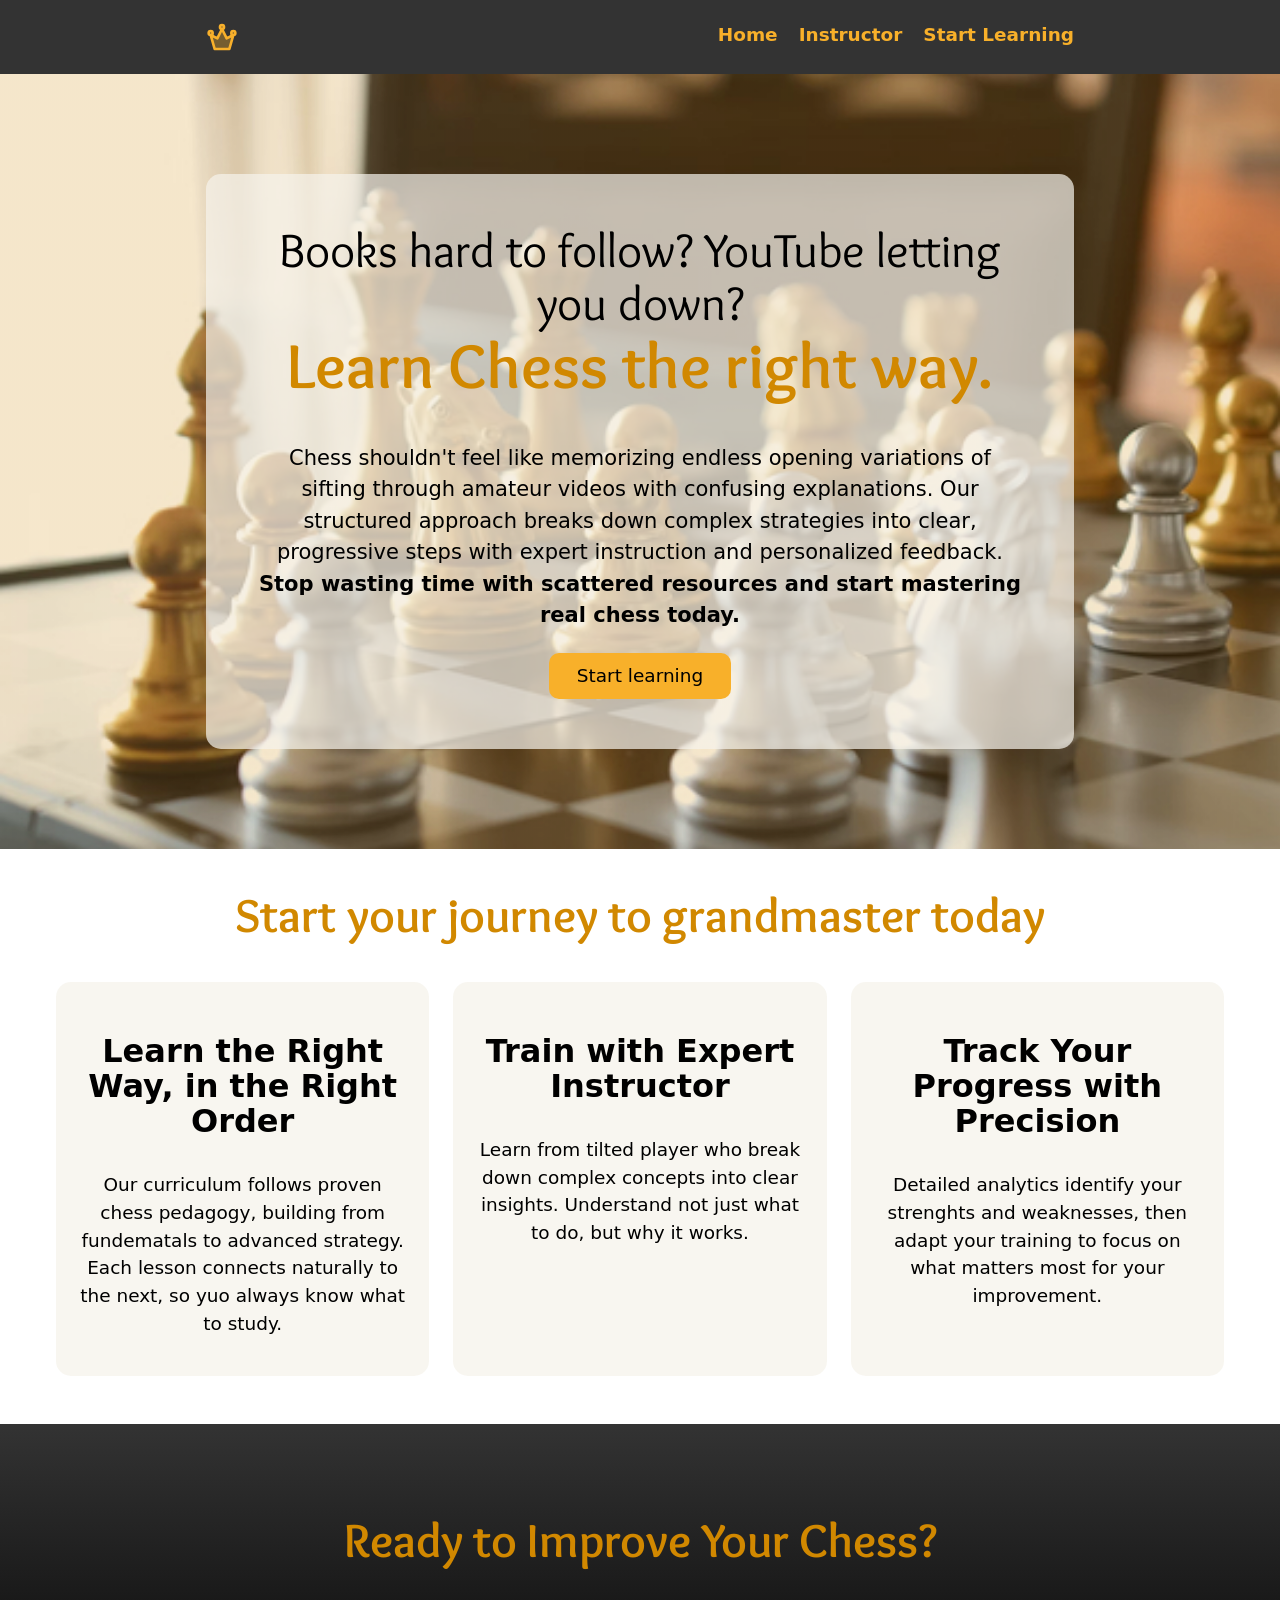
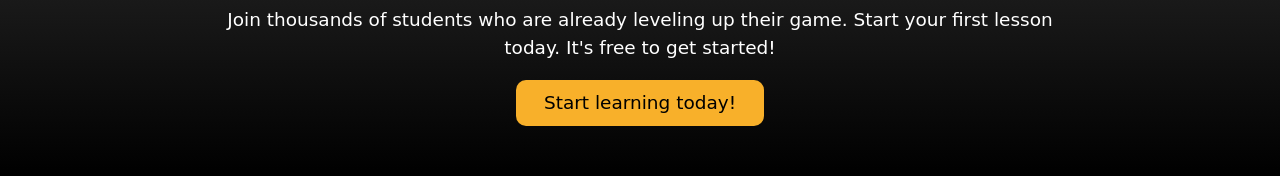
==== index.html @ 9773743a "initialisation of the whole website so far" ====
<!DOCTYPE html>
<html lang="en">
<head>
    <meta charset="UTF-8">
    <meta name="viewport" content="width=device-width, initial-scale=1.0">
    <link href="/style.css" rel="stylesheet">

    <title>Elena Grant Master</title>
</head>  
<body>
    <header class="page-header">
        <div class="wrapper">
            <div class="header-content">
            <img src="/images/crown.svg" alt="">
            <nav class="primary-nav">
                <ul>
                    <li><a href="index.html">Home</a></li>
                    <li><a href="instructor.html" target="_blank">Instructor</a></li>
                    <li><a href="form.html" target="_blank">Start Learning</a></li>
                </ul>
            </nav>
        </div>
        </div>
    </header>
    <main>
    <div class="hero">
        <div class="wrapper">
        <div class="hero-content">
            <h1><span>Books hard to follow? YouTube letting you down?</span> Learn Chess the right way.</h1>
            <p class="large-text">Chess shouldn't feel like memorizing endless opening variations of sifting through
                amateur videos with confusing explanations. Our structured approach breaks down complex
                strategies into clear, progressive steps with expert instruction and personalized feedback.
                <br>
                <strong>Stop wasting time with scattered resources and start mastering real chess today.</strong>
            </p>
            <a href="/instructor.html" target="_blank" rel="noopener noreferrer" class="button">Start learning</a>
        </div>
        </div>
    </div>

    <section class="grid-wrapper">
        <h2>Start your journey to grandmaster today</h2>
        <div class="grid">
            <div class="grid-item">
                <h3>Learn the Right Way, in the Right Order</h3>
                <p>Our curriculum follows proven chess pedagogy, building from fundematals to advanced strategy.
                Each lesson connects naturally to the next, so yuo always know what to study. 
                </p>
            </div>
            <div class="grid-item">
                <h3>Train with Expert Instructor</h3>
                <p>Learn from tilted player who break down complex concepts into clear insights. Understand
                not just what to do, but why it works. 
                </p>
            </div>
                <div class="grid-item">
                <h3>Track Your Progress with Precision</h3>
                <p>Detailed analytics identify your strenghts and weaknesses, then adapt your training to
                focus on what matters most for your improvement. 
                </p>
            </div>
        </div>
    </section>
    </main>
    
    <footer>
        <div class="wrapper">
            <h2>Ready to Improve Your Chess?</h2>
            <p>Join thousands of students who are already leveling up their game. Start your first
            lesson today. It's free to get started!
            </p>
            <a href="/instructor.html" target="_blank"rel="noopener noreferrer" class="button">Start learning today!</a>
        </div>
    </footer>
</body>
</html>
---- style.css ----
@font-face
{
    font-family: Overlock;
    src: url(/fonts/Overlock-Regular.ttf);
    font-weight: 400;
}
@font-face
{
    font-family: Overlock;
    src: url(/fonts/Overlock-Bold.ttf);
    font-weight: 700;
}

/* >>>>>>>>>>>>>>>>>>>>>>>>>>>>>     CUSTOM PROPERTIES      >>>>>>>>>>>>>>>>>>>>>>>>>>>>*/

:root
{
    /* >>>>>>> colors <<<<<<<<*/
    --clr-heading-400: hsl(39 100% 41%);
    --clr-heading-300: hsl(39 94% 57%);
    --clr-neutral-100: hsl(0 0% 100%);
    --clr-neutral-200: hsl(200 70% 90%);
    --clr-neutral-800: hsl(0 0% 20%);
    --clr-neutral-900: hsl(0 0% 0%);

    /* >>>>>>> font-sizes <<<<<<<<*/
    --fs-400: 1.155rem;
    --fs-500: 1.3125rem;
    --fs-600: 1.5rem;
    --fs-700: 2.25rem;
    --fs-800: 3rem;

    @media (width > 960px)
    {
        --fs-600: 2rem;
        --fs-700: 3rem;
        --fs-800: 4rem;
    }
    
    /* >>>>>>> font-family <<<<<<<<*/
    --ff-base: system-ui, -apple-system, BlinkMacSystemFont, 'Segoe UI', Roboto, Oxygen, Ubuntu, Cantarell, 'Open Sans', 'Helvetica Neue', sans-serif;
    --ff-display: Overlock, sans-serif;
}

/* >>>>>>>>>>>>>>>>>>>>>>>>>>>>>     BODY STYLES      >>>>>>>>>>>>>>>>>>>>>>>>>>>>*/
*
{
    box-sizing: border-box;
}
body
{
    color: var(--clr-neutral-900);
    font-size: var(--fs-400);
    line-height: 1.5;
    font-family: var(--ff-base);
    margin: 0;
}

/* >>>>>>>>>>>>>>>>>>>>>>>>>>>>>     FONTS     <<<<<<<<<<<<<<<<<<<<<<<<<<<<<<<<<<<<<*/

h1,
h2
{
    color: var(--clr-heading-400);
    line-height: 1.1;
    font-family: var(--ff-display);
    font-weight: 700;
}
h1
{
    span
        {
            color: var(--clr-neutral-900);
            font-size: 0.75em;
            font-weight: 400;
            display: block;
        }
}
a
{
    color: var(--clr-neutral-900);
}

h1
{
    font-size: var(--fs-800);
}
h2
{
    font-size: var(--fs-700);
}
h3
{
    font-size: var(--fs-600);
    line-height: 1.1;
}
.large-text
{
    font-size: var(--fs-500);
}

/* >>>>>>>>>>>>>>>>>>>>>>>>>>>>>>>>>>> main header <<<<<<<<<<<<<<<<<<<<<<<<<<< */

.page-header
{
    background-color: var(--clr-neutral-800);
    padding-block: 21px;
}
.header-content
{
    display: flex;
    justify-content: space-between;
    gap: 21px;
    flex-wrap: wrap;
}
.primary-nav ul
{
    display: flex;
    margin: 0;
    padding: 0;
    gap: 21px;
    list-style: none;
    flex-wrap: wrap;
}
.primary-nav  a
{
    color: var(--clr-heading-300);
    font-weight: 700;
    text-decoration: none;
}
.primary-nav a:hover,
.primary-nav a:focus-visible
{
    color: var(--clr-neutral-200);
    text-decoration: underline;
}
 
/* >>>>>>>>>>>>>>>>>>>>>>>>>>>>>>>>>>> hero section <<<<<<<<<<<<<<<<<<<<<<<<<<< */

.hero
{
    /* background-color: var(--clr-heading-400);  */
    background-image: linear-gradient(hsl(39 100% 41% / .2),hsl(39 100% 41% / .2)),
    url(/images/chess-board.jpg);
    background-size: cover;
    padding-block: 100px;
    padding-inline: 1rem;
    text-align: center;
}
.hero-content
{
    background-color: hsl(39 41% 95% / .7); 
    border-radius: 15px;
    padding: 50px;
}
.hero-content > :first-child
{
    margin-block-start: 0;
}
.button
{
    text-decoration: none;
    background-color: var(--clr-heading-300);
    border-radius: 10px;
    padding: .5em 1.5em;
    display: block;
    width: fit-content;
    margin-inline: auto;
}
.button:hover,
.button:focus-visible
{
    background-color: var(--clr-neutral-800);
    border: 2px solid var(--clr-heading-300);
    color: var(--clr-heading-300);
}


.wrapper
{
    max-inline-size: 900px;
    margin-inline: auto;
    padding-inline: 1rem;
}

/* >>>>>>>>>>>>>>>>>>>>>>>>>>>>>>>>>>> grid section <<<<<<<<<<<<<<<<<<<<<<<<<<< */
.grid-wrapper
{
    max-inline-size: 1200px;
    margin-inline: auto;
    padding-inline: 1rem;
    margin-bottom: 3rem;
    text-align: center;
}
.grid
{
    display: grid;
    gap: 1.5rem;

    @media (width > 800px)
    {
        grid-template-columns: 1fr 1fr 1fr;
    }
}
.grid-item
{
    background-color: hsl(39 41% 95% / .8);
    padding: 20px;
    border-radius: 15px;
}









/* >>>>>>>>>>>>>>>>>>>>>>>>>>>>>>>>>>> footer section <<<<<<<<<<<<<<<<<<<<<<<<<<< */

footer
{
    background-color: var(--clr-neutral-800);
    background-image: linear-gradient(var(--clr-neutral-800), var(--clr-neutral-900));
    text-align: center;
    padding: 50px;
    p{
        color: var(--clr-neutral-100);
    }
}
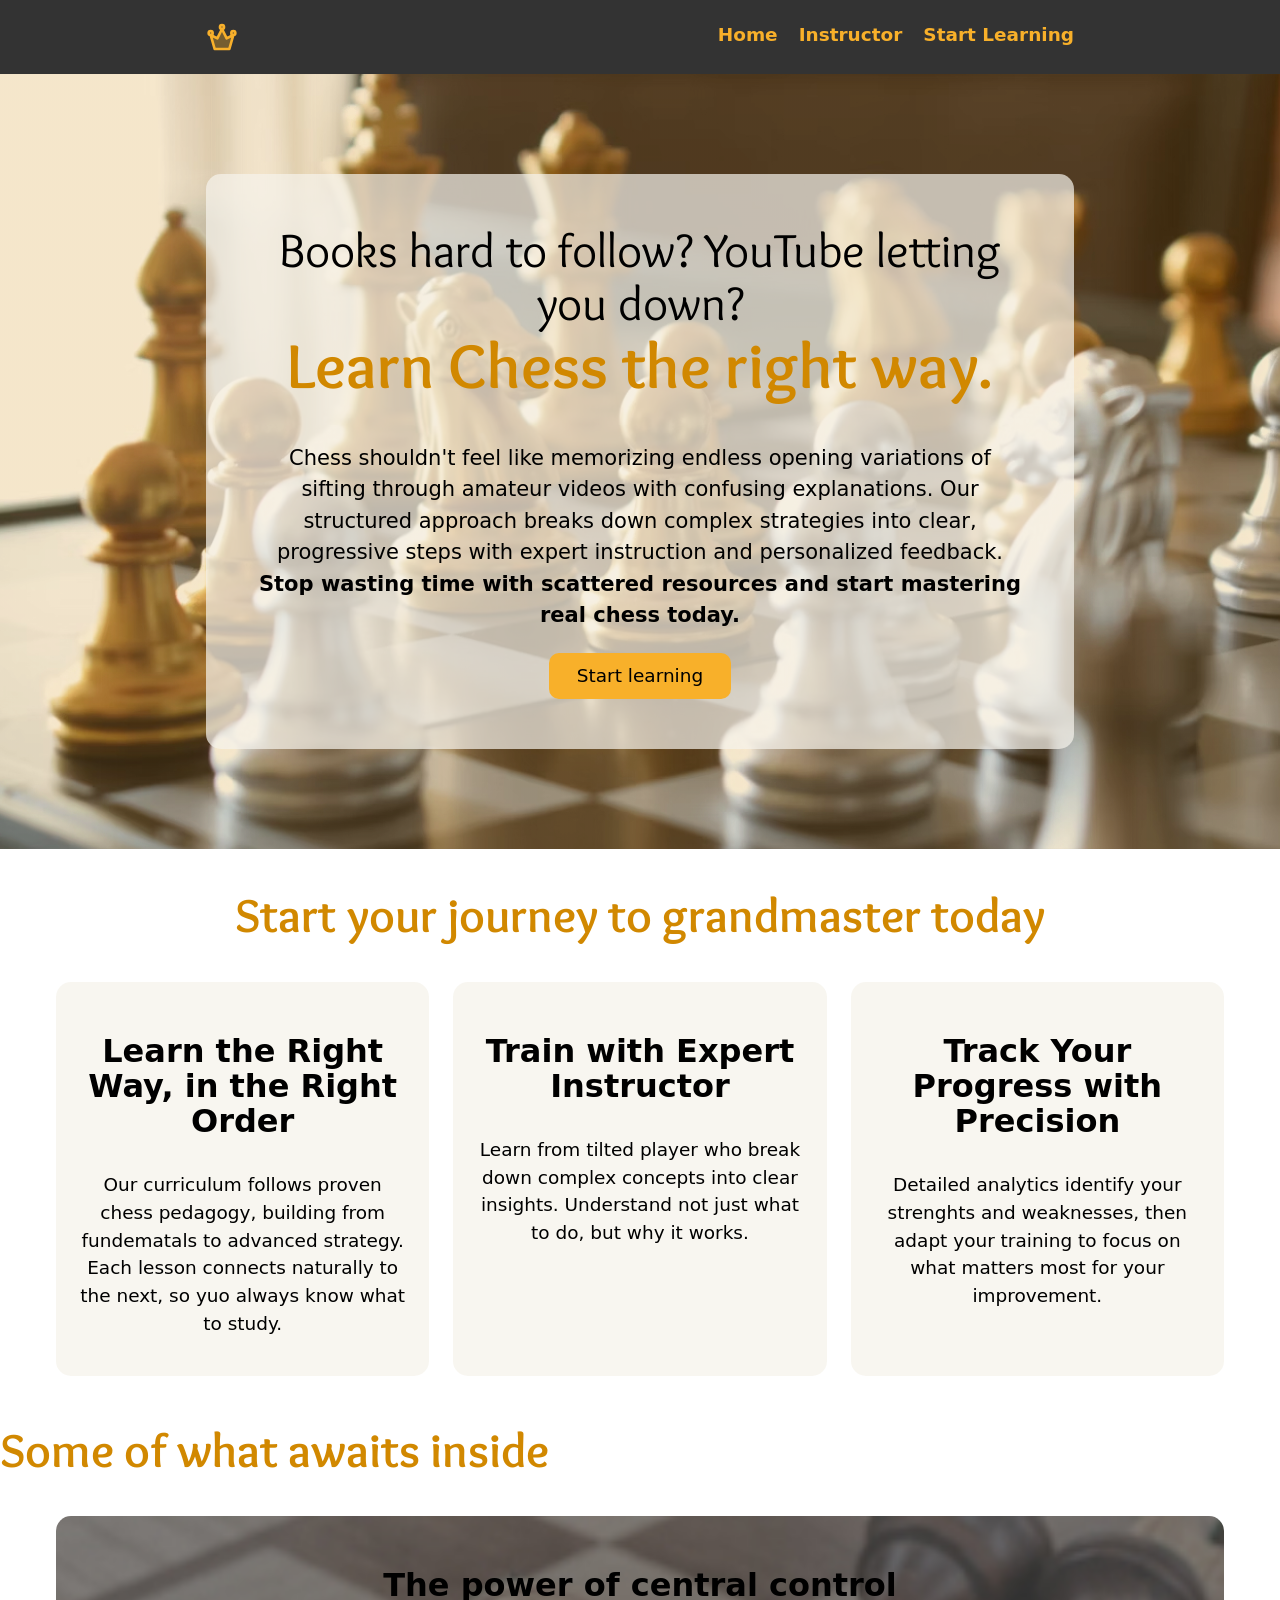
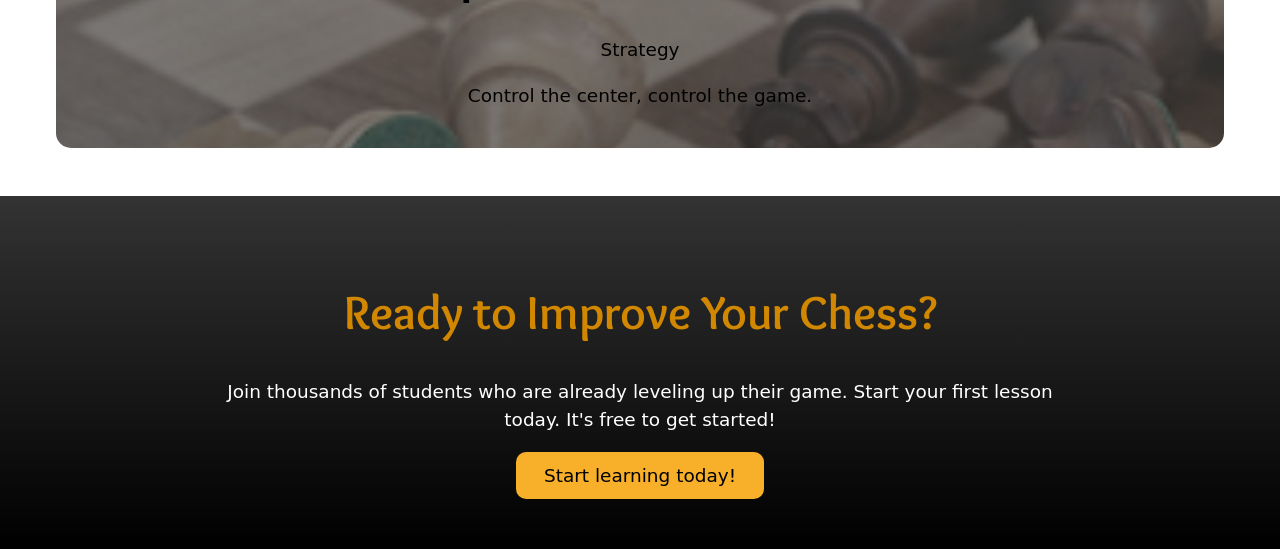
==== commit fb8adec3: "adding new grid section" ====
--- a/index.html
+++ b/index.html
@@ -61,6 +61,18 @@
             </div>
         </div>
     </section>
+
+    <section class="lessons">
+    <h2>Some of what awaits inside</h2>
+
+    <div class="three-columns grid-wrapper">
+        <div class="course grid-item">
+            <h3 class="course-title">The power of central control</h3>
+            <span class="course-tag">Strategy</span>
+            <p class="course-description">Control the center, control the game.</p>
+        </div>
+    </div>
+    </section>
     </main>
     
     <footer>
--- a/style.css
+++ b/style.css
@@ -141,7 +141,7 @@
 {
     /* background-color: var(--clr-heading-400);  */
     background-image: linear-gradient(hsl(39 100% 41% / .2),hsl(39 100% 41% / .2)),
-    url(/images/chess-board.jpg);
+    url(/images/chess-bg.jpg);
     background-size: cover;
     padding-block: 100px;
     padding-inline: 1rem;
@@ -209,8 +209,13 @@
     border-radius: 15px;
 }
 
-
-
+/* >>>>>>>>>>>>>>>>>>>>>>>>>>>>>>>>>>> courses section <<<<<<<<<<<<<<<<<<<<<<<<<<< */
+
+.course
+{
+    background-image: url(/images/central-control.jpg);
+    background-size: cover;
+}
 
 
 
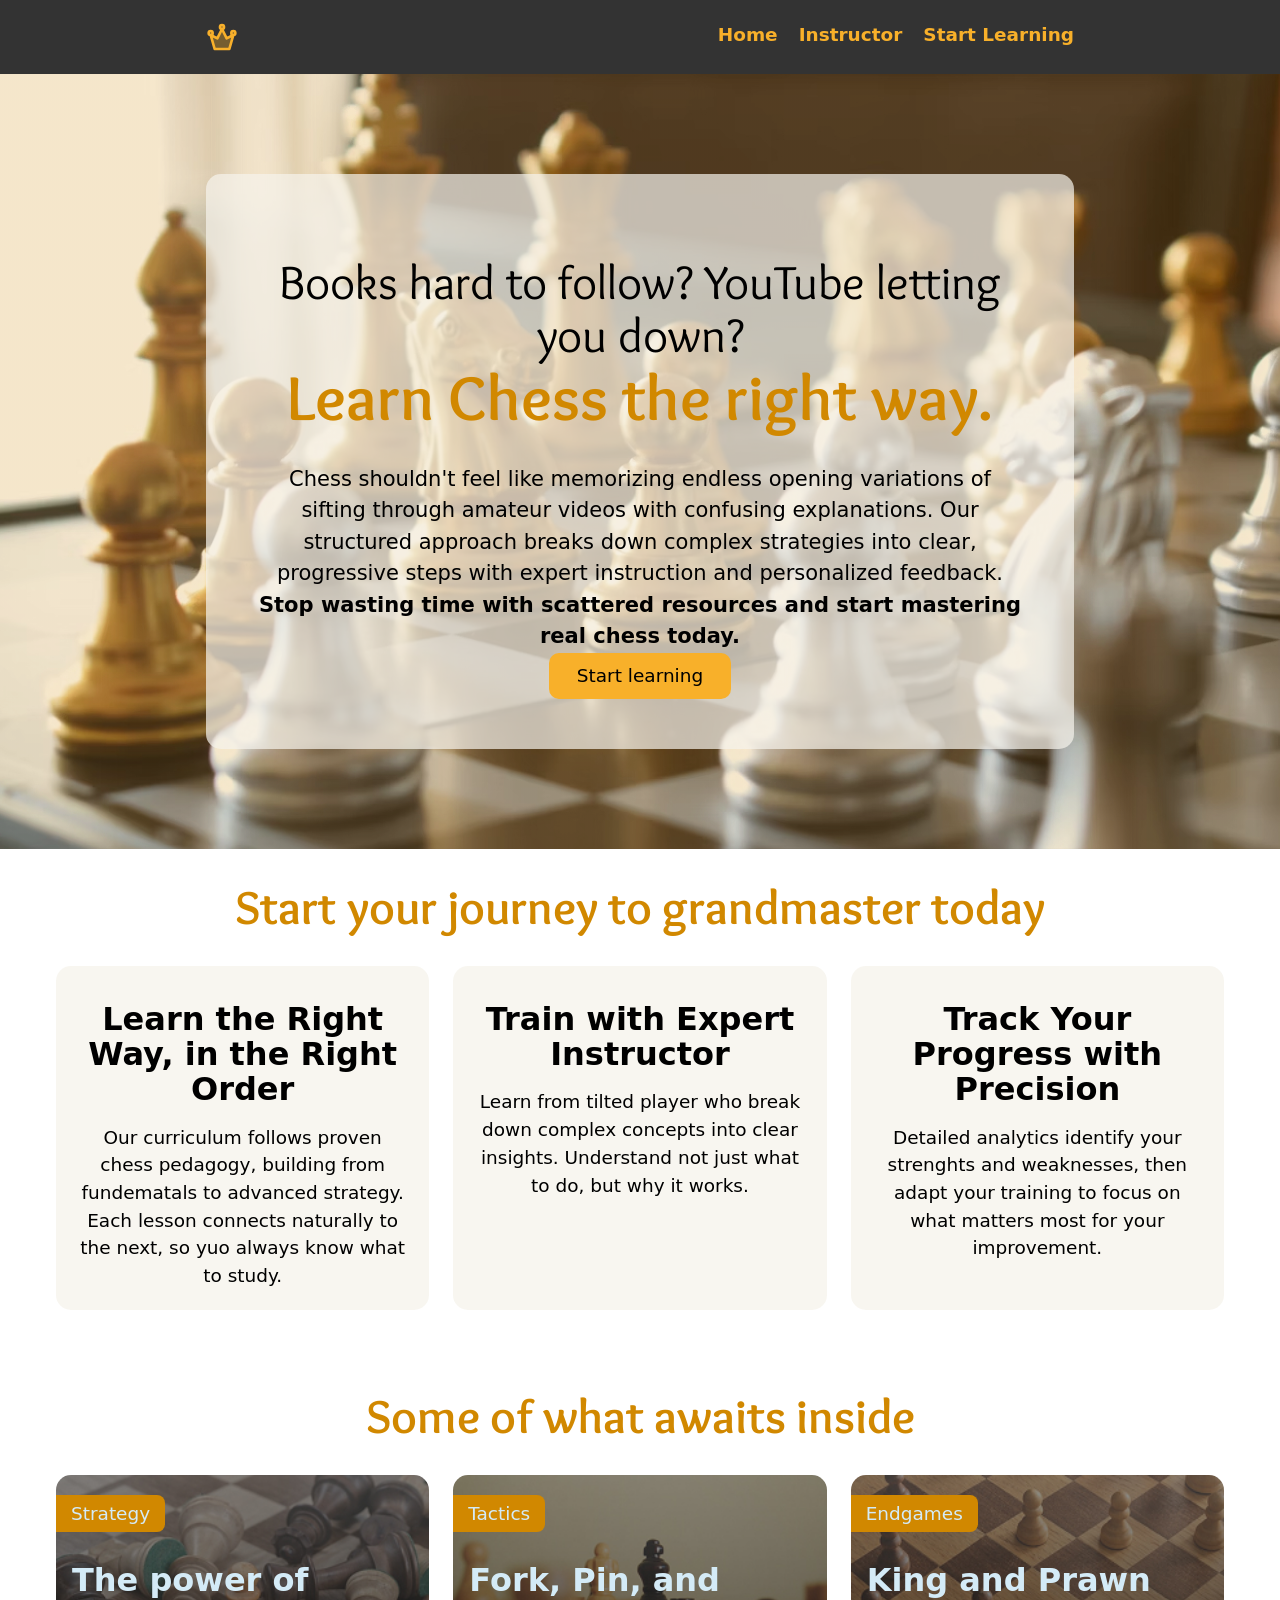
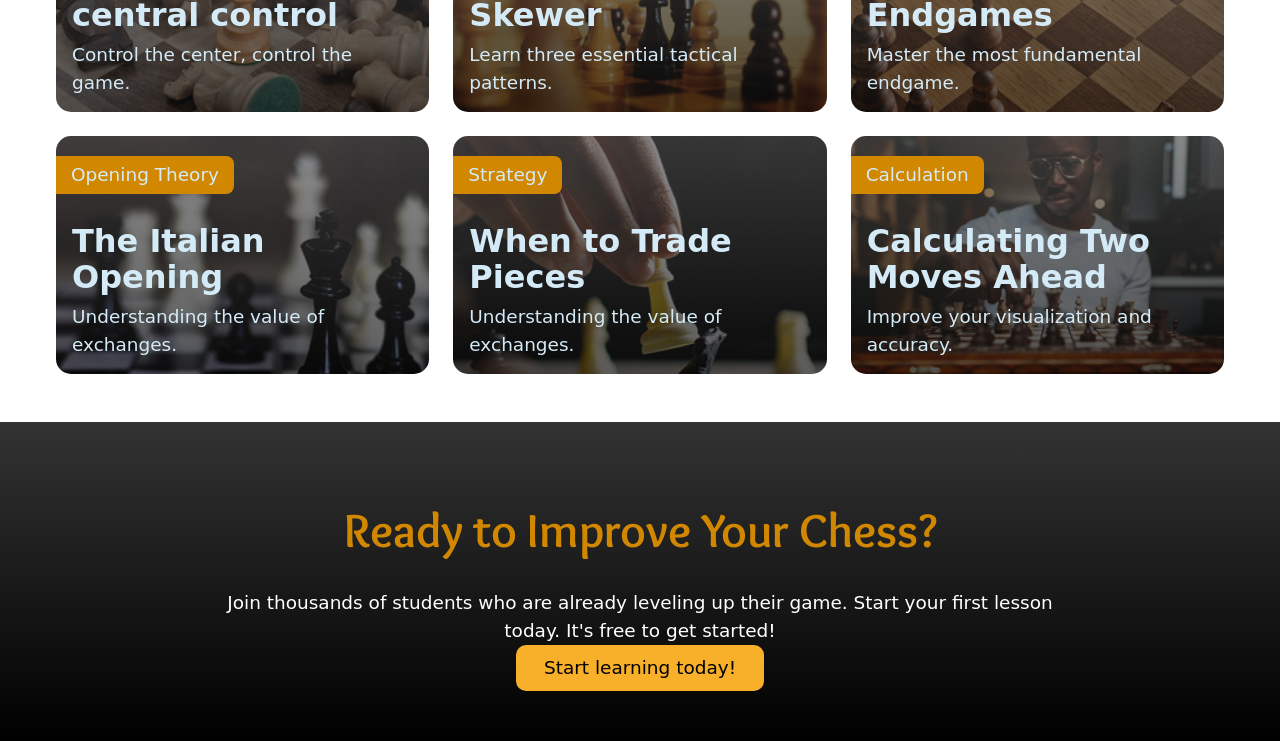
==== commit 26966590: "fixed padding on grid elemnts" ====
--- a/index.html
+++ b/index.html
@@ -65,11 +65,36 @@
     <section class="lessons">
     <h2>Some of what awaits inside</h2>
 
-    <div class="three-columns grid-wrapper">
-        <div class="course grid-item">
+    <div class="grid grid-wrapper">
+        <div class="course item01">
             <h3 class="course-title">The power of central control</h3>
             <span class="course-tag">Strategy</span>
             <p class="course-description">Control the center, control the game.</p>
+        </div>
+        <div class="course item02">
+            <h3 class="course-title">Fork, Pin, and Skewer</h3>
+            <span class="course-tag">Tactics</span>
+            <p class="course-description">Learn three essential tactical patterns.</p>
+        </div>
+        <div class="course item03">
+            <h3 class="course-title">King and Prawn Endgames</h3>
+            <span class="course-tag">Endgames</span>
+            <p class="course-description">Master the most fundamental endgame.</p>
+        </div>
+        <div class="course item04">
+            <h3 class="course-title">The Italian Opening</h3>
+            <span class="course-tag">Opening Theory</span>
+            <p class="course-description">Understanding the value of exchanges.</p>
+        </div>
+        <div class="course item05">
+            <h3 class="course-title">When to Trade Pieces</h3>
+            <span class="course-tag">Strategy</span>
+            <p class="course-description">Understanding the value of exchanges.</p>
+        </div>
+        <div class="course item06">
+            <h3 class="course-title">Calculating Two Moves Ahead</h3>
+            <span class="course-tag">Calculation</span>
+            <p class="course-description">Improve your visualization and accuracy.</p>
         </div>
     </div>
     </section>
--- a/style.css
+++ b/style.css
@@ -46,6 +46,8 @@
 *
 {
     box-sizing: border-box;
+     margin: 0;
+     padding: 0;
 }
 body
 {
@@ -53,7 +55,6 @@
     font-size: var(--fs-400);
     line-height: 1.5;
     font-family: var(--ff-base);
-    margin: 0;
 }
 
 /* >>>>>>>>>>>>>>>>>>>>>>>>>>>>>     FONTS     <<<<<<<<<<<<<<<<<<<<<<<<<<<<<<<<<<<<<*/
@@ -65,6 +66,7 @@
     line-height: 1.1;
     font-family: var(--ff-display);
     font-weight: 700;
+    padding-block: 2rem;
 }
 h1
 {
@@ -93,6 +95,7 @@
 {
     font-size: var(--fs-600);
     line-height: 1.1;
+    padding-block: 1rem;
 }
 .large-text
 {
@@ -204,18 +207,77 @@
 }
 .grid-item
 {
-    background-color: hsl(39 41% 95% / .8);
+    background-color: hsl(39 41% 95% / .8); 
     padding: 20px;
     border-radius: 15px;
 }
 
 /* >>>>>>>>>>>>>>>>>>>>>>>>>>>>>>>>>>> courses section <<<<<<<<<<<<<<<<<<<<<<<<<<< */
-
+.lessons
+{
+    text-align: center;
+}
 .course
 {
+    border-radius: 15px;
+    color: var(--clr-neutral-200);
+    position: relative;
+    text-align: start;
+
+    /* padding: 1rem; */
+    padding-block-start: 5rem;
+    padding-inline: 1rem;
+}
+.item01
+{
     background-image: url(/images/central-control.jpg);
     background-size: cover;
 }
+.item02
+{
+    background-image: url(/images/fork-pin-skewer.jpg);
+    background-size: cover;
+}
+.item03
+{
+    background-image: url(/images/king-pawn-endgame.jpg);
+    background-size: cover;
+}
+.item04
+{
+    background-image: url(/images/italian-opening.jpg);
+    background-size: cover;
+}
+.item05
+{
+    background-image: url(/images/trading-pieces.jpg);
+    background-size: cover;
+}
+.item06
+{
+    background-image: url(/images/calculating.jpg);
+    background-size: cover;
+}
+.course-tag
+{
+    position: absolute;
+    top: 20px;
+    left: 0;
+
+    background-color: var(--clr-heading-400);
+    padding-inline: 15px;
+    padding-block: 5px;
+    border-radius: 0 8px 8px 0;
+}
+.course-title
+{
+    padding-block: .5rem;
+}
+.course-description
+{
+    padding-block-end: 1rem;
+}
+
 
 
 
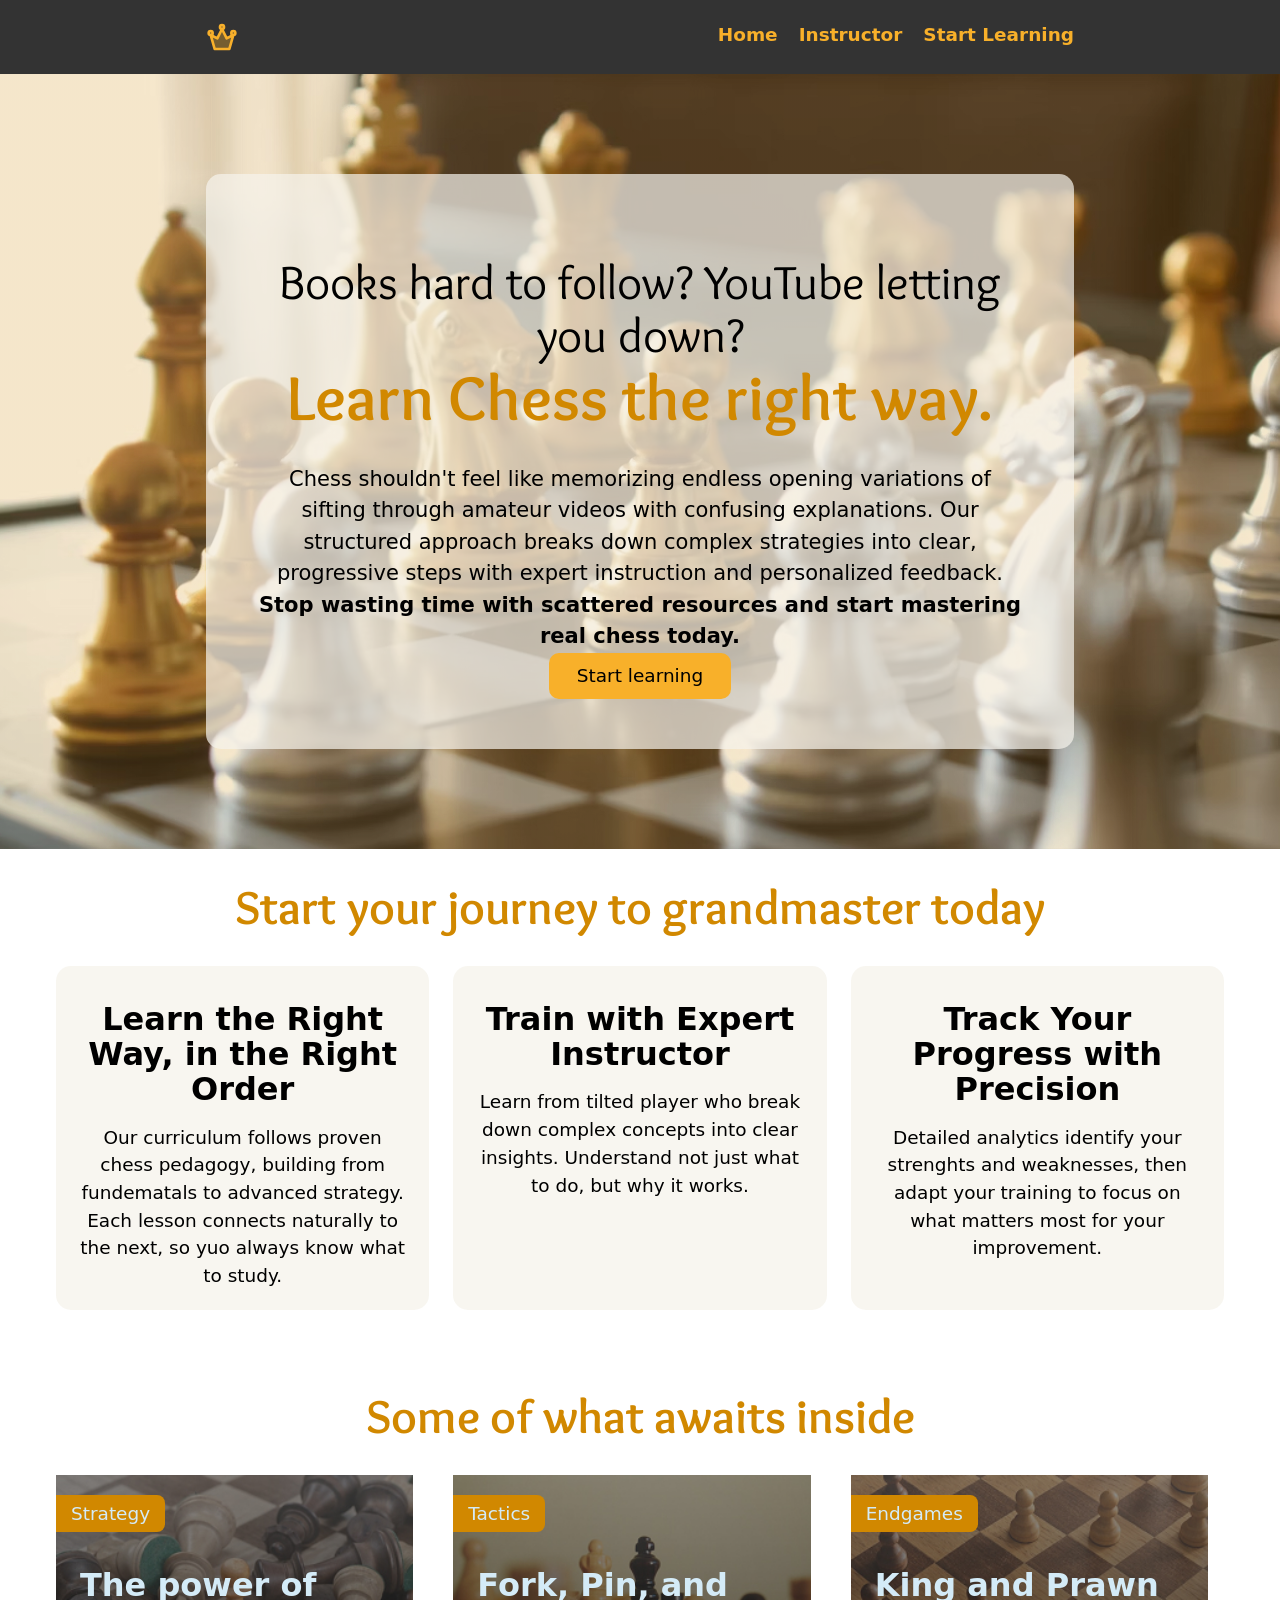
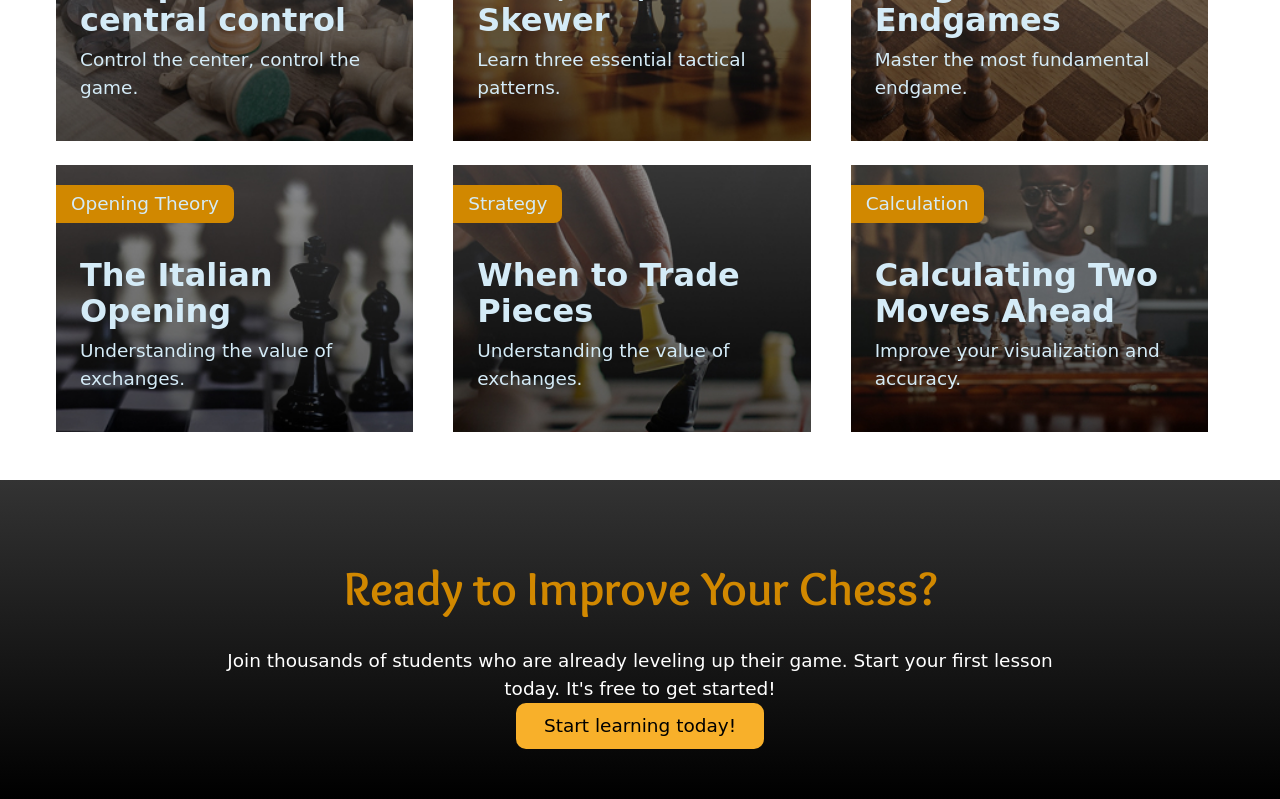
==== commit 27c42706: "edittting the images section" ====
--- a/index.html
+++ b/index.html
@@ -66,34 +66,40 @@
     <h2>Some of what awaits inside</h2>
 
     <div class="grid grid-wrapper">
-        <div class="course item01">
+        <div class="course">
             <h3 class="course-title">The power of central control</h3>
             <span class="course-tag">Strategy</span>
+            <img src="images/central-control.jpg" alt="A pawn in the center of the board, with all the pieces around it fallen over.">
             <p class="course-description">Control the center, control the game.</p>
         </div>
-        <div class="course item02">
+        <div class="course">
             <h3 class="course-title">Fork, Pin, and Skewer</h3>
             <span class="course-tag">Tactics</span>
+            <img src="images/fork-pin-skewer.jpg" alt="Dramatic shot of a chess board, with the foreground peices out of focus, with a white queen in front of a black king">
             <p class="course-description">Learn three essential tactical patterns.</p>
         </div>
-        <div class="course item03">
+        <div class="course">
             <h3 class="course-title">King and Prawn Endgames</h3>
             <span class="course-tag">Endgames</span>
+            <img src="images/king-pawn-endgame.jpg" alt="A wooden chessboard with only a few pieces left on it.">
             <p class="course-description">Master the most fundamental endgame.</p>
         </div>
-        <div class="course item04">
+        <div class="course">
             <h3 class="course-title">The Italian Opening</h3>
             <span class="course-tag">Opening Theory</span>
+            <img src="images/italian-opening.jpg" alt="A dramatic shot of a black and white chess board showing an advanced position after starting with the Italian Opening">
             <p class="course-description">Understanding the value of exchanges.</p>
         </div>
-        <div class="course item05">
+        <div class="course">
             <h3 class="course-title">When to Trade Pieces</h3>
             <span class="course-tag">Strategy</span>
+            <img src="images/trading-pieces.jpg" alt="A person knocking over a knight with their bishop">
             <p class="course-description">Understanding the value of exchanges.</p>
         </div>
-        <div class="course item06">
+        <div class="course">
             <h3 class="course-title">Calculating Two Moves Ahead</h3>
             <span class="course-tag">Calculation</span>
+            <img src="images/calculating.jpg" alt="A person deep in thought, contemplating their next move">
             <p class="course-description">Improve your visualization and accuracy.</p>
         </div>
     </div>
--- a/style.css
+++ b/style.css
@@ -49,6 +49,12 @@
      margin: 0;
      padding: 0;
 }
+form, input, label, button
+{
+    font-size: inherit;
+    font-family: inherit;
+    color: inherit;
+}
 body
 {
     color: var(--clr-neutral-900);
@@ -221,43 +227,24 @@
 {
     border-radius: 15px;
     color: var(--clr-neutral-200);
+    text-align: start;
+
+    padding: 1.5rem;
+    padding-block-start: 85px;
+
     position: relative;
-    text-align: start;
-
-    /* padding: 1rem; */
-    padding-block-start: 5rem;
-    padding-inline: 1rem;
-}
-.item01
-{
-    background-image: url(/images/central-control.jpg);
-    background-size: cover;
-}
-.item02
-{
-    background-image: url(/images/fork-pin-skewer.jpg);
-    background-size: cover;
-}
-.item03
-{
-    background-image: url(/images/king-pawn-endgame.jpg);
-    background-size: cover;
-}
-.item04
-{
-    background-image: url(/images/italian-opening.jpg);
-    background-size: cover;
-}
-.item05
-{
-    background-image: url(/images/trading-pieces.jpg);
-    background-size: cover;
-}
-.item06
-{
-    background-image: url(/images/calculating.jpg);
-    background-size: cover;
-}
+
+    > img 
+    {
+        z-index: -1;
+        position: absolute;
+        inset: 0;
+        height: 100%;
+        object-fit: cover;
+    }
+}
+
+
 .course-tag
 {
     position: absolute;
@@ -295,4 +282,23 @@
     p{
         color: var(--clr-neutral-100);
     }
-}+}
+
+
+/* >>>>>>>>>>>>>>>>>>>>>>>>>>>>>>>>>>> form page <<<<<<<<<<<<<<<<<<<<<<<<<<< */
+
+.form
+{
+    background-image: url(/images/chess-bg.jpg);
+    background-size: cover;
+    background-repeat: no-repeat;
+    width: 100vw;
+    height: 100vh;
+    text-align: center;
+    padding: 2rem;
+}
+.form-content
+{
+    
+}
+
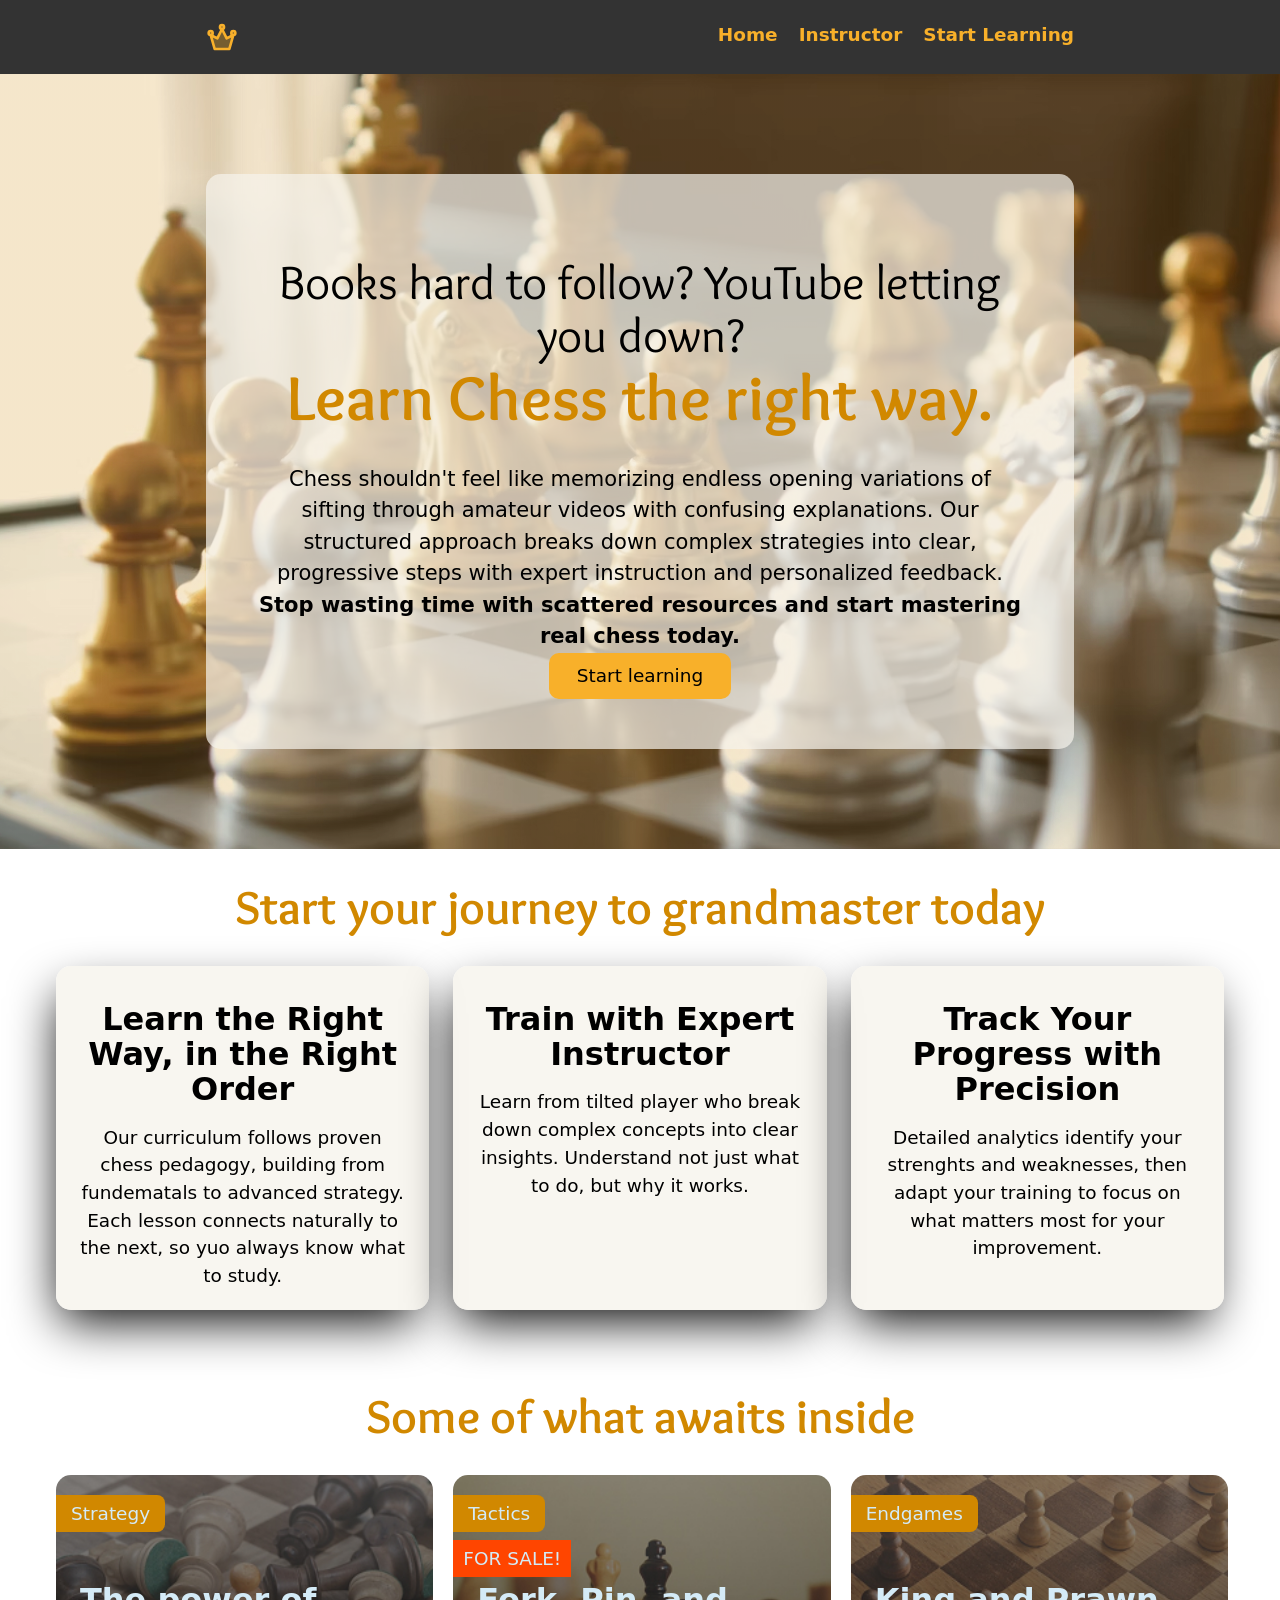
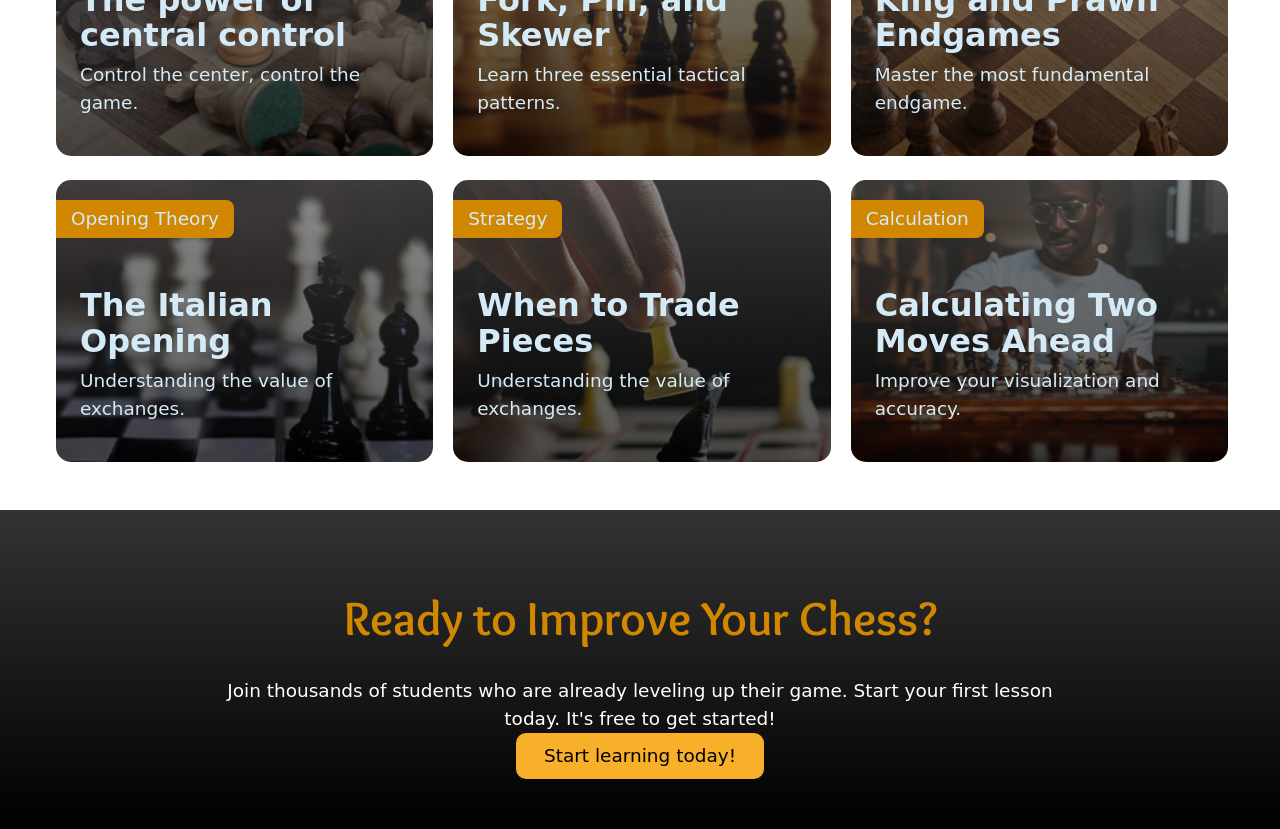
==== commit 343e0e24: "version 0.8" ====
--- a/index.html
+++ b/index.html
@@ -72,7 +72,7 @@
             <img src="images/central-control.jpg" alt="A pawn in the center of the board, with all the pieces around it fallen over.">
             <p class="course-description">Control the center, control the game.</p>
         </div>
-        <div class="course">
+        <div class="course" data-label="Sale">
             <h3 class="course-title">Fork, Pin, and Skewer</h3>
             <span class="course-tag">Tactics</span>
             <img src="images/fork-pin-skewer.jpg" alt="Dramatic shot of a chess board, with the foreground peices out of focus, with a white queen in front of a black king">
@@ -85,7 +85,7 @@
             <p class="course-description">Master the most fundamental endgame.</p>
         </div>
         <div class="course">
-            <h3 class="course-title">The Italian Opening</h3>
+            <h3 class="course-title" data-sale="Sale">The Italian Opening</h3>
             <span class="course-tag">Opening Theory</span>
             <img src="images/italian-opening.jpg" alt="A dramatic shot of a black and white chess board showing an advanced position after starting with the Italian Opening">
             <p class="course-description">Understanding the value of exchanges.</p>
--- a/style.css
+++ b/style.css
@@ -216,6 +216,7 @@
     background-color: hsl(39 41% 95% / .8); 
     padding: 20px;
     border-radius: 15px;
+    box-shadow: -5px 20px 50px -10px;
 }
 
 /* >>>>>>>>>>>>>>>>>>>>>>>>>>>>>>>>>>> courses section <<<<<<<<<<<<<<<<<<<<<<<<<<< */
@@ -225,12 +226,11 @@
 }
 .course
 {
-    border-radius: 15px;
     color: var(--clr-neutral-200);
     text-align: start;
-
+    z-index: 1;
     padding: 1.5rem;
-    padding-block-start: 85px;
+    padding-block-start: 100px;
 
     position: relative;
 
@@ -241,6 +241,7 @@
         inset: 0;
         height: 100%;
         object-fit: cover;
+        border-radius: 15px;
     }
 }
 
@@ -264,7 +265,17 @@
 {
     padding-block-end: 1rem;
 }
-
+[data-label]::before
+{
+    content: 'FOR SALE!';
+    position: absolute;
+    font-family: inherit;
+    font-size: inherit;
+    top: 65px;
+    left: 0;
+    background-color: orangered;
+    padding: 5px 10px;
+}
 
 
 
@@ -297,8 +308,4 @@
     text-align: center;
     padding: 2rem;
 }
-.form-content
-{
-    
-}
-
+
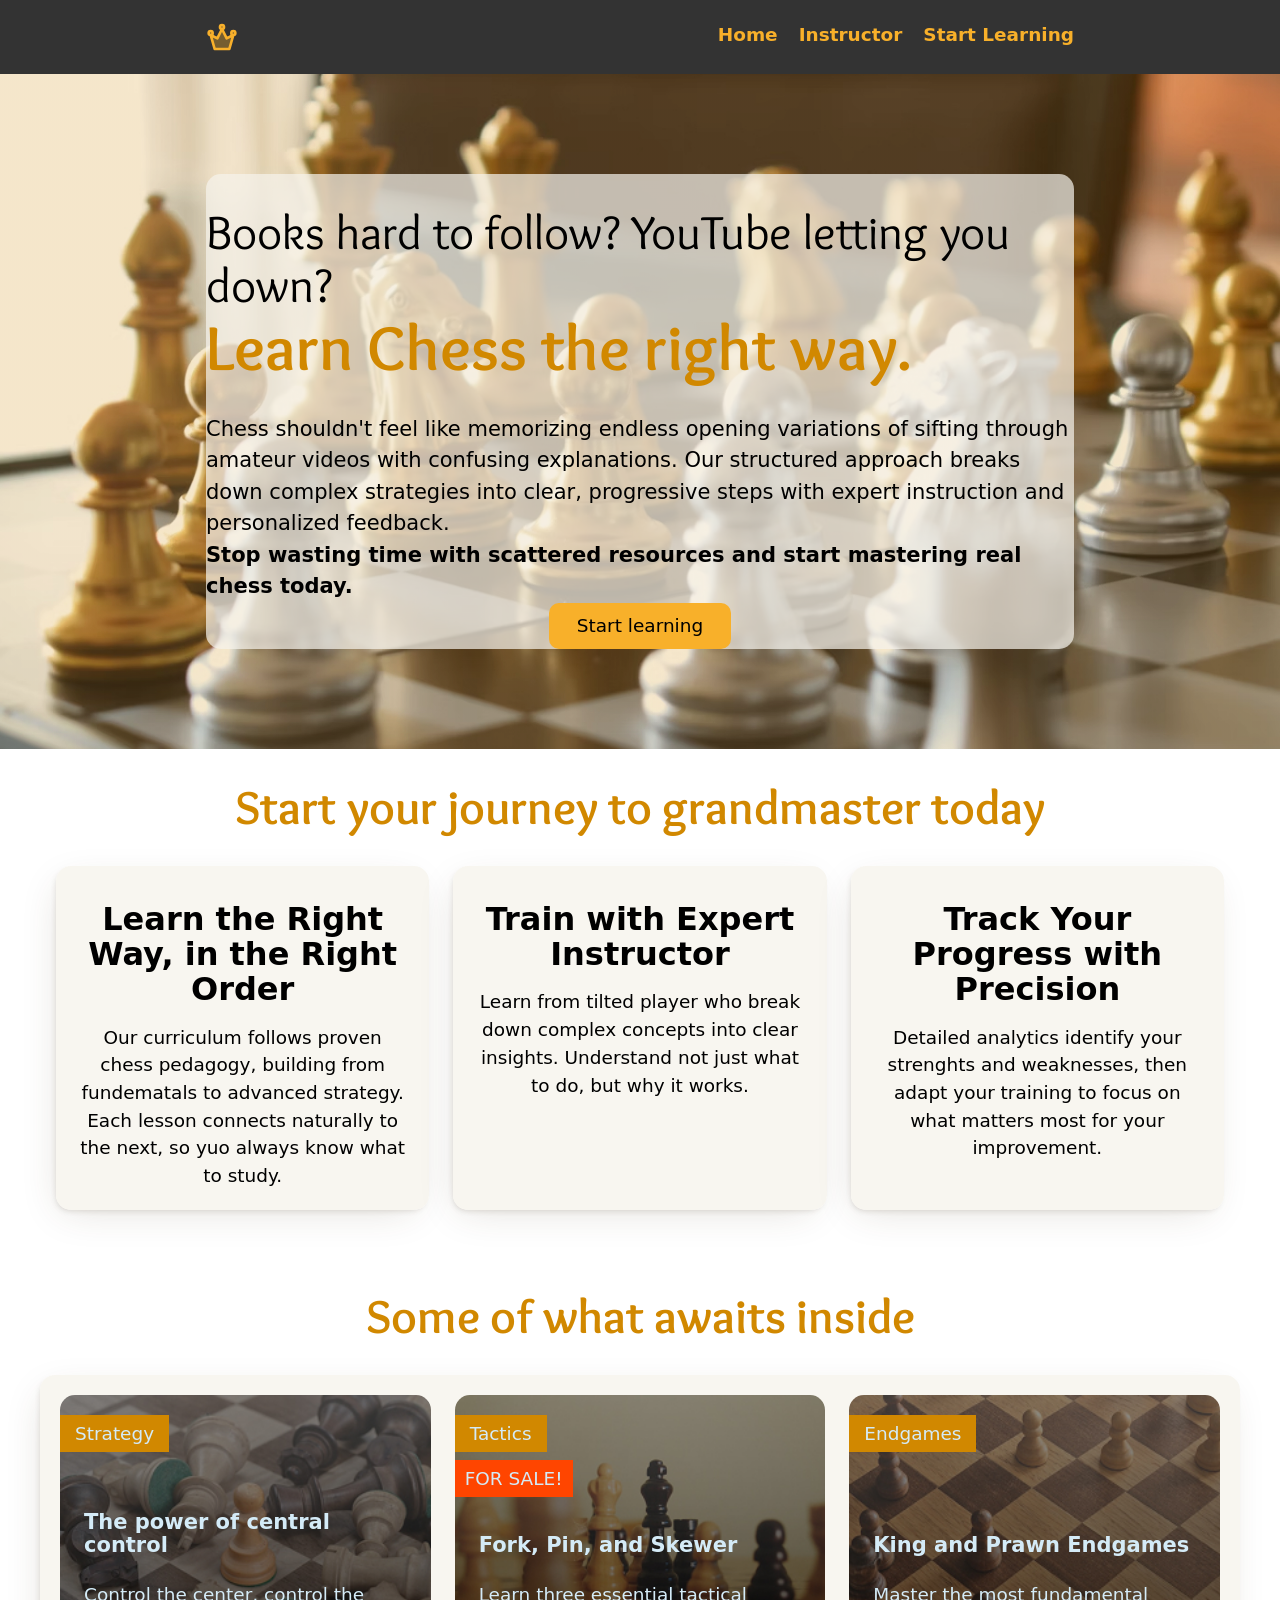
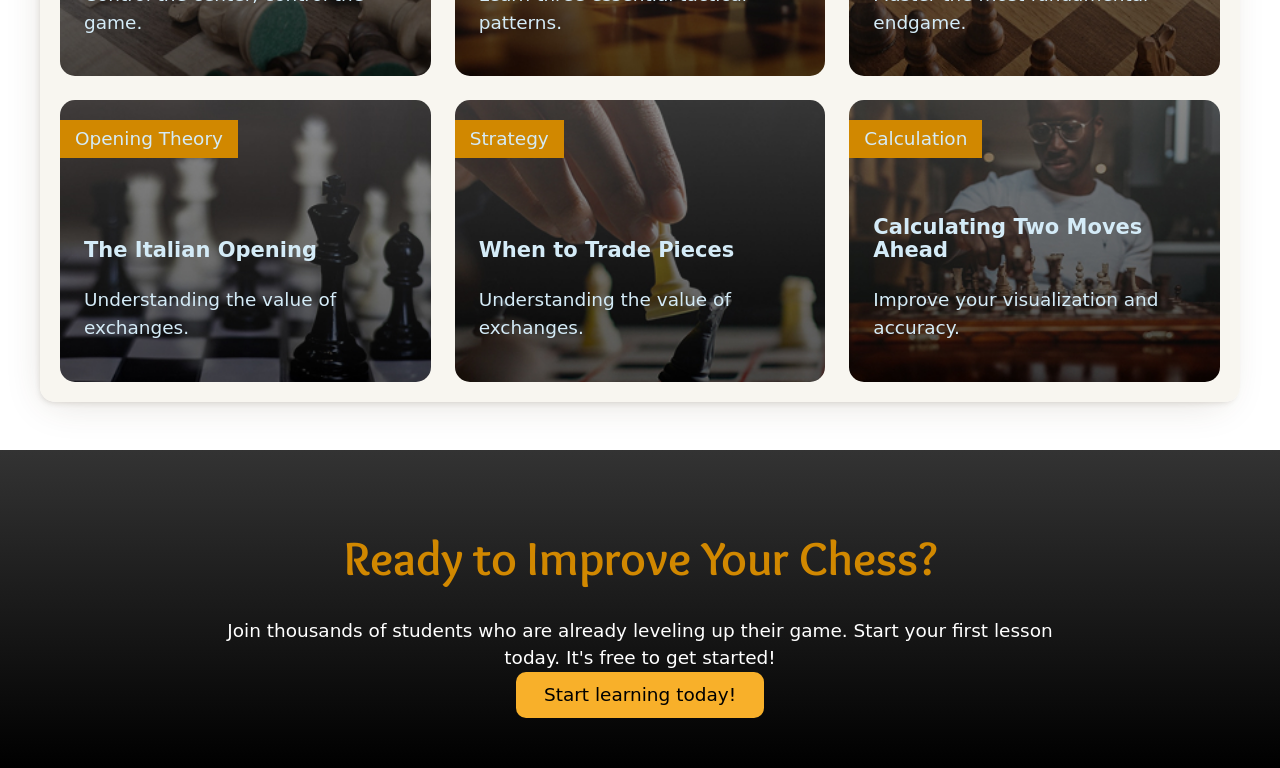
==== commit e1da42f0: "version 0.9" ====
--- a/index.html
+++ b/index.html
@@ -65,41 +65,41 @@
     <section class="lessons">
     <h2>Some of what awaits inside</h2>
 
-    <div class="grid grid-wrapper">
-        <div class="course">
+    <div class="grid grid-wrapper grid-item">
+        <div class="course item01">
             <h3 class="course-title">The power of central control</h3>
             <span class="course-tag">Strategy</span>
-            <img src="images/central-control.jpg" alt="A pawn in the center of the board, with all the pieces around it fallen over.">
+            <!-- <img src="images/central-control.jpg" alt="A pawn in the center of the board, with all the pieces around it fallen over."> -->
             <p class="course-description">Control the center, control the game.</p>
         </div>
-        <div class="course" data-label="Sale">
+        <div class="course item02" data-label="Sale">
             <h3 class="course-title">Fork, Pin, and Skewer</h3>
             <span class="course-tag">Tactics</span>
-            <img src="images/fork-pin-skewer.jpg" alt="Dramatic shot of a chess board, with the foreground peices out of focus, with a white queen in front of a black king">
+            <!-- <img src="images/fork-pin-skewer.jpg" alt="Dramatic shot of a chess board, with the foreground peices out of focus, with a white queen in front of a black king"> -->
             <p class="course-description">Learn three essential tactical patterns.</p>
         </div>
-        <div class="course">
+        <div class="course item03">
             <h3 class="course-title">King and Prawn Endgames</h3>
             <span class="course-tag">Endgames</span>
-            <img src="images/king-pawn-endgame.jpg" alt="A wooden chessboard with only a few pieces left on it.">
+            <!-- <img src="images/king-pawn-endgame.jpg" alt="A wooden chessboard with only a few pieces left on it."> -->
             <p class="course-description">Master the most fundamental endgame.</p>
         </div>
-        <div class="course">
+        <div class="course item04">
             <h3 class="course-title" data-sale="Sale">The Italian Opening</h3>
             <span class="course-tag">Opening Theory</span>
-            <img src="images/italian-opening.jpg" alt="A dramatic shot of a black and white chess board showing an advanced position after starting with the Italian Opening">
+            <!-- <img src="images/italian-opening.jpg" alt="A dramatic shot of a black and white chess board showing an advanced position after starting with the Italian Opening"> -->
             <p class="course-description">Understanding the value of exchanges.</p>
         </div>
-        <div class="course">
+        <div class="course item05">
             <h3 class="course-title">When to Trade Pieces</h3>
             <span class="course-tag">Strategy</span>
-            <img src="images/trading-pieces.jpg" alt="A person knocking over a knight with their bishop">
+            <!-- <img src="images/trading-pieces.jpg" alt="A person knocking over a knight with their bishop"> -->
             <p class="course-description">Understanding the value of exchanges.</p>
         </div>
-        <div class="course">
+        <div class="course item06">
             <h3 class="course-title">Calculating Two Moves Ahead</h3>
             <span class="course-tag">Calculation</span>
-            <img src="images/calculating.jpg" alt="A person deep in thought, contemplating their next move">
+            <!-- <img src="images/calculating.jpg" alt="A person deep in thought, contemplating their next move"> -->
             <p class="course-description">Improve your visualization and accuracy.</p>
         </div>
     </div>
--- a/style.css
+++ b/style.css
@@ -40,6 +40,12 @@
     /* >>>>>>> font-family <<<<<<<<*/
     --ff-base: system-ui, -apple-system, BlinkMacSystemFont, 'Segoe UI', Roboto, Oxygen, Ubuntu, Cantarell, 'Open Sans', 'Helvetica Neue', sans-serif;
     --ff-display: Overlock, sans-serif;
+
+    /* >>>>>>>>>>> BOX SHADOW <<<<<<<<<<<<<< */
+
+    --shadow-color: 39 41% 20%;
+    --shadow-sm: -2px 3px 6px -3px hsl(var(--shadow-color) / 0.2);
+    --shadow-lg: -5px 10px 40px -12px hsl(var(--shadow-color) / 0.18); 
 }
 
 /* >>>>>>>>>>>>>>>>>>>>>>>>>>>>>     BODY STYLES      >>>>>>>>>>>>>>>>>>>>>>>>>>>>*/
@@ -154,13 +160,12 @@
     background-size: cover;
     padding-block: 100px;
     padding-inline: 1rem;
-    text-align: center;
 }
 .hero-content
 {
     background-color: hsl(39 41% 95% / .7); 
     border-radius: 15px;
-    padding: 50px;
+    text-align: start;
 }
 .hero-content > :first-child
 {
@@ -206,7 +211,7 @@
     display: grid;
     gap: 1.5rem;
 
-    @media (width > 800px)
+    @media (width > 720px)
     {
         grid-template-columns: 1fr 1fr 1fr;
     }
@@ -216,7 +221,7 @@
     background-color: hsl(39 41% 95% / .8); 
     padding: 20px;
     border-radius: 15px;
-    box-shadow: -5px 20px 50px -10px;
+    box-shadow: var(--shadow-sm), var(--shadow-lg);
 }
 
 /* >>>>>>>>>>>>>>>>>>>>>>>>>>>>>>>>>>> courses section <<<<<<<<<<<<<<<<<<<<<<<<<<< */
@@ -226,25 +231,48 @@
 }
 .course
 {
+    display: grid;
+    gap: 0.5rem;
+    text-align: start;
+    align-content: end;
     color: var(--clr-neutral-200);
-    text-align: start;
-    z-index: 1;
     padding: 1.5rem;
     padding-block-start: 100px;
 
+    border-radius: 15px;
     position: relative;
-
-    > img 
-    {
-        z-index: -1;
-        position: absolute;
-        inset: 0;
-        height: 100%;
-        object-fit: cover;
-        border-radius: 15px;
-    }
-}
-
+    isolation: isolate;
+}
+.item01
+{
+    background-image: url(/images/central-control.jpg);
+    background-size: cover;
+}
+.item02
+{
+    background-image: url(/images/fork-pin-skewer.jpg);
+    background-size: cover;
+}
+.item03
+{
+    background-image: url(/images/king-pawn-endgame.jpg);
+    background-size: cover;
+}
+.item04
+{
+    background-image: url(/images/italian-opening.jpg);
+    background-size: cover;
+}
+.item05
+{
+    background-image: url(/images/trading-pieces.jpg);
+    background-size: cover;
+}
+.item06
+{
+    background-image: url(/images/calculating.jpg);
+    background-size: cover;
+}
 
 .course-tag
 {
@@ -255,11 +283,10 @@
     background-color: var(--clr-heading-400);
     padding-inline: 15px;
     padding-block: 5px;
-    border-radius: 0 8px 8px 0;
 }
 .course-title
 {
-    padding-block: .5rem;
+    font-size: var(--fs-500);
 }
 .course-description
 {
@@ -309,3 +336,58 @@
     padding: 2rem;
 }
 
+/* >>>>>>>>>>>>>>>>>>>>>>>>>>>>>>>>>>> about page <<<<<<<<<<<<<<<<<<<<<<<<<<< */
+
+
+.instructor-hero
+{
+    background-image: linear-gradient(hsl(39 100% 41% / .2),hsl(39 100% 41% / .2)),
+    url(/images/chess-bg.jpg);
+    background-size: cover;
+    margin-inline: auto;
+    padding-block: 100px;
+    padding-inline: 1rem;
+}
+.instructor-hero-content
+{
+    max-inline-size: 1200px;
+    padding-inline: 2rem;
+    text-align: start;
+}
+
+.about-heading
+{
+    text-align: center;
+}
+.about
+{
+    display: grid;
+    gap: 4rem;
+    padding-inline: 2.5rem;
+    padding-block: 1rem;
+    margin-block-end: 4rem;
+
+    @media (width > 720px)
+    {
+        grid-template-columns: 1fr 1fr;
+    }
+}
+.card-info
+{
+    background-color: hsl(39 41% 95% / .8); 
+    padding: 20px 30px;
+    border-radius: 15px;
+    justify-items: center;
+    align-items: center;
+    box-shadow: var(--shadow-sm), var(--shadow-lg);
+}
+.grid-2-col
+{
+    display: grid;
+    gap: 4rem;
+
+    @media (width > 720px)
+    {
+        grid-template-columns: 1fr 1fr;
+    }
+}
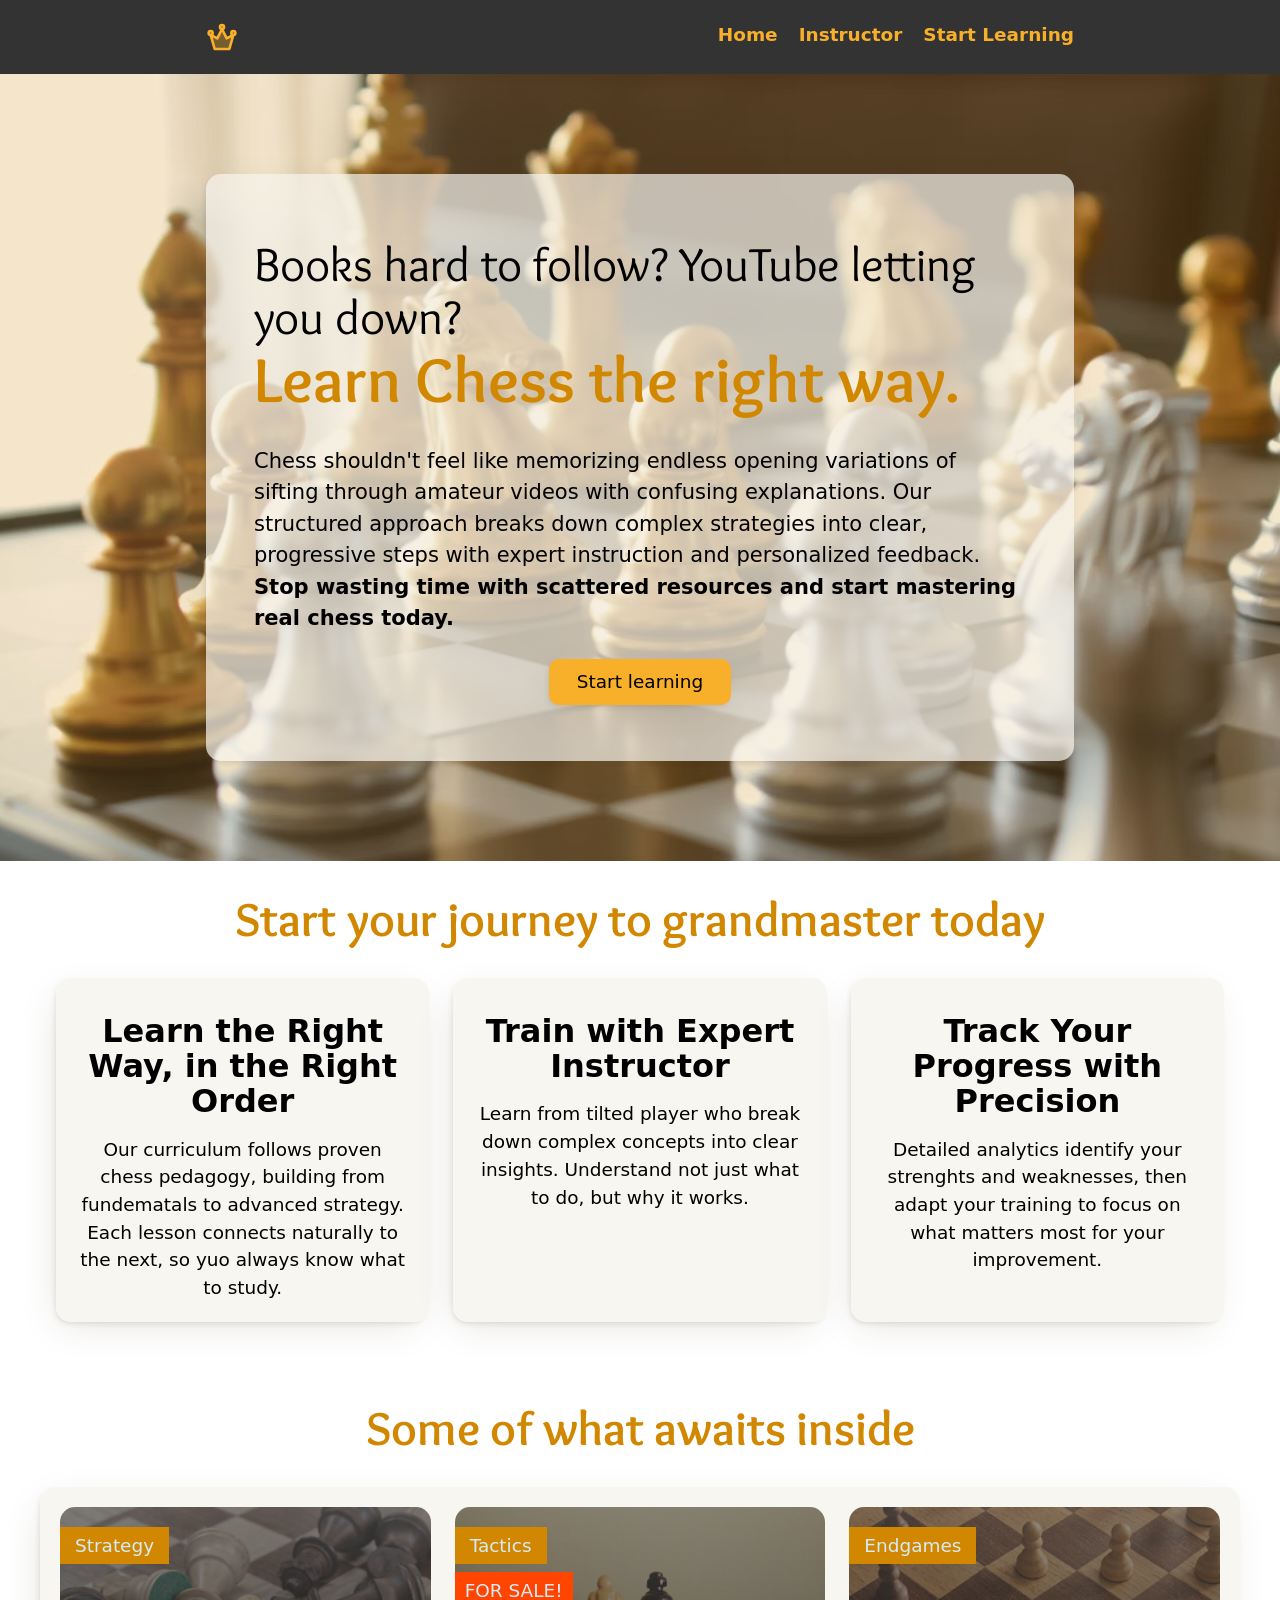
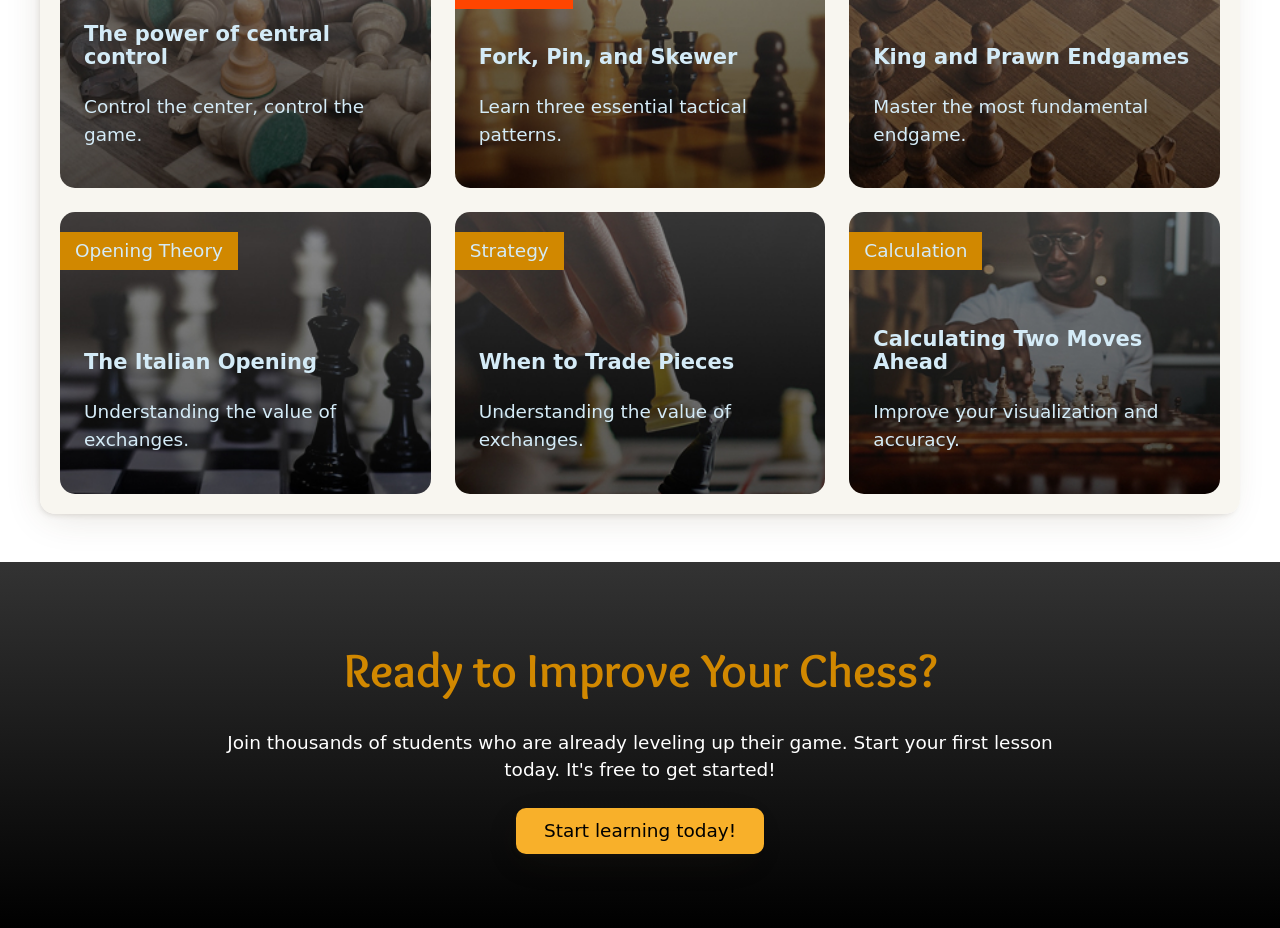
==== commit 385b6d85: "the project completed v1.0" ====
--- a/index.html
+++ b/index.html
@@ -3,7 +3,7 @@
 <head>
     <meta charset="UTF-8">
     <meta name="viewport" content="width=device-width, initial-scale=1.0">
-    <link href="/style.css" rel="stylesheet">
+    <link href="style.css" rel="stylesheet">
 
     <title>Elena Grant Master</title>
 </head>  
--- a/style.css
+++ b/style.css
@@ -23,6 +23,10 @@
     --clr-neutral-800: hsl(0 0% 20%);
     --clr-neutral-900: hsl(0 0% 0%);
 
+    --clr-success: hsl(143, 100%, 26%);
+    --clr-warning: hsl(43, 100%, 66%);
+    --clr-error: hsl(348, 55%, 49%);
+
     /* >>>>>>> font-sizes <<<<<<<<*/
     --fs-400: 1.155rem;
     --fs-500: 1.3125rem;
@@ -166,6 +170,15 @@
     background-color: hsl(39 41% 95% / .7); 
     border-radius: 15px;
     text-align: start;
+    padding-inline: 2rem;
+    padding-block: 1rem;
+    box-shadow: var(--shadow-sm), var(--shadow-lg);
+
+    @media (width > 700px)
+    {
+        padding-inline: 3rem;
+        padding-block: 2rem;
+    }
 }
 .hero-content > :first-child
 {
@@ -180,12 +193,14 @@
     display: block;
     width: fit-content;
     margin-inline: auto;
+    margin-block: 1.5rem;
+    box-shadow: var(--shadow-sm), var(--shadow-lg);
 }
 .button:hover,
 .button:focus-visible
 {
     background-color: var(--clr-neutral-800);
-    border: 2px solid var(--clr-heading-300);
+    outline: 2px solid var(--clr-heading-300);
     color: var(--clr-heading-300);
 }
 
@@ -332,9 +347,57 @@
     background-repeat: no-repeat;
     width: 100vw;
     height: 100vh;
-    text-align: center;
     padding: 2rem;
 }
+.contact-form
+{
+    background-color:  hsl(39 41% 95% / .8);
+    margin-inline: auto;
+    padding: 2rem;
+    border: 2px solid transparent;
+    border-radius: 1rem;
+    display: grid;
+    gap: 1lh;
+    max-width: 60ch;
+    margin: 2rem auto;
+}
+.form-group
+{
+    display: grid;
+    text-align: start;
+    font-size: var(--fs-600);
+    gap: 0.25rem;
+    /* box-shadow: var(--shadow-sm), var(--shadow-lg); */
+}
+button
+{
+    border: none;
+}
+input,
+select
+{
+    border: none;
+    padding: 5px 10px;
+    border-radius: .5rem;
+    box-shadow: var(--shadow-sm), var(--shadow-lg);
+    font-size: inherit;
+}
+input:not([type="checkbox"]):user-valid {
+    outline: 3px solid var(--clr-success);
+  }
+  
+  input:not([type="checkbox"]):user-invalid {
+    outline: 3px solid var(--clr-error);
+  }
+
+  input:focus-visible {
+    outline: 3px solid var(--clr-warning);
+    outline-offset: 6px;
+  }
+  .form-group:has([required]) label::after {
+    content: " *" / "required";
+    color: var(--clr-error);
+  }
 
 /* >>>>>>>>>>>>>>>>>>>>>>>>>>>>>>>>>>> about page <<<<<<<<<<<<<<<<<<<<<<<<<<< */
 
@@ -352,7 +415,29 @@
 {
     max-inline-size: 1200px;
     padding-inline: 2rem;
+    padding-block: 1.5rem;
+    margin-inline: auto;
     text-align: start;
+    justify-content: center;
+    align-items: center;
+    background-color: hsl(39 41% 95% / .7);
+    border-radius: 25px;
+    
+    @media (width > 700px)
+    {
+        padding-inline: 3rem;
+        padding-block: 2rem;
+    }
+}
+#image
+{
+    width: min(500px, 100%);
+    height: auto;
+    aspect-ratio: 1/1;
+    object-fit: cover;
+    object-position: top;
+    border-radius: 50%;
+    border: 6px solid hsl(39 41% 95%);
 }
 
 .about-heading
